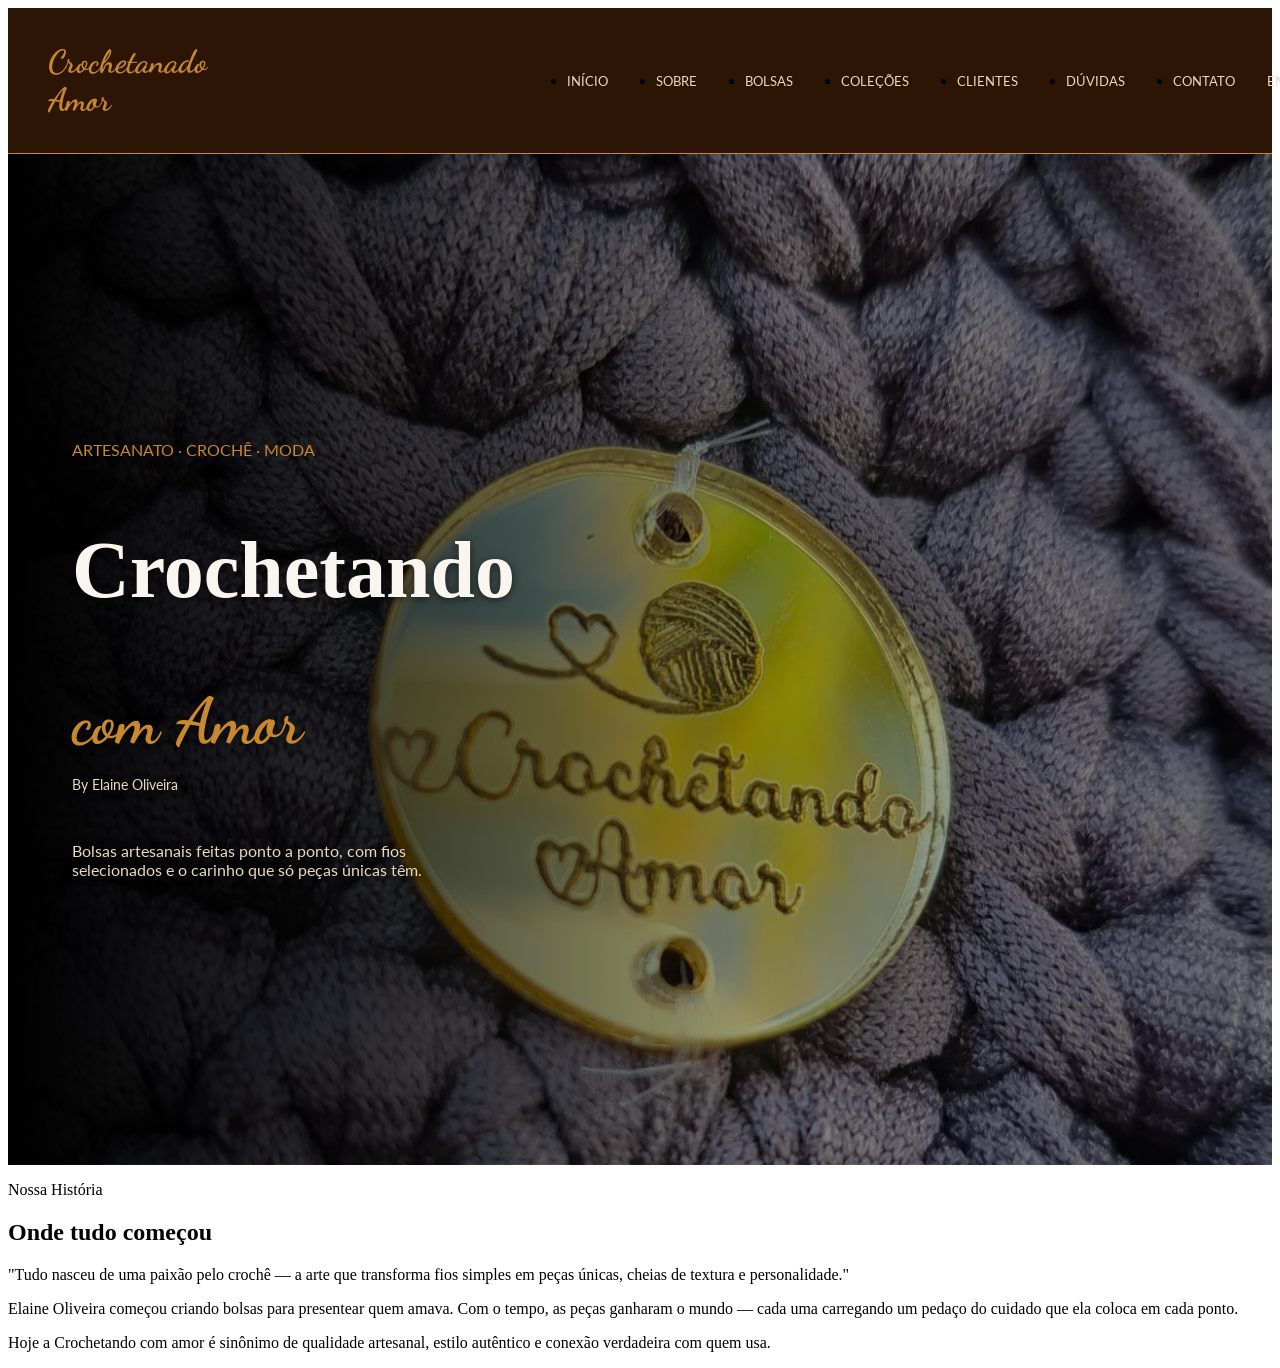
==== index.html @ a3432a60 "Primeiro commit" ====
<!doctype html>
<html lang="en">
  <head>
    <meta charset="UTF-8" />
    <meta name="viewport" content="width=device-width, initial-scale=1.0" />
    <title>Crochetanado Amor</title>
    <link rel="preconnect" href="https://fonts.googleapis.com" />
    <link rel="preconnect" href="https://fonts.gstatic.com" crossorigin />
    <link
      href="https://fonts.googleapis.com/css2?family=Inter:ital,opsz,wght@0,14..32,100..900;1,14..32,100..900&family=Lato:wght@400;700&family=Poppins:wght@300;400;500;700&display=swap"
      rel="stylesheet"
    />
    <link rel="preconnect" href="https://fonts.googleapis.com" />
    <link rel="preconnect" href="https://fonts.gstatic.com" crossorigin />
    <link
      href="https://fonts.googleapis.com/css2?family=Inter:ital,opsz,wght@0,14..32,100..900;1,14..32,100..900&family=Lato:wght@400;700&family=Playfair+Display:ital,wght@0,400..900;1,400..900&family=Poppins:wght@300;400;500;700&display=swap"
      rel="stylesheet"
    />
    <link rel="preconnect" href="https://fonts.googleapis.com" />
    <link rel="preconnect" href="https://fonts.gstatic.com" crossorigin />
    <link
      href="https://fonts.googleapis.com/css2?family=Dancing+Script:wght@400..700&family=Inter:ital,opsz,wght@0,14..32,100..900;1,14..32,100..900&family=Lato:wght@400;700&family=Playfair+Display:ital,wght@0,400..900;1,400..900&family=Poppins:wght@300;400;500;700&display=swap"
      rel="stylesheet"
    />
    <link rel="stylesheet" href="reset.css" />
    <link rel="stylesheet" href="styles.css" />
  </head>
  <body>
    <header class="cabeçalho">
      <h2 class="cabeçalho__titulo">Crochetanado Amor</h2>
      <nav class="cabeçalho__navegação">
        <ul class="cabeçalho__navegação__lista">
          <li class="cabeçalho__navegação__lista__item">
            <a href="#" class="cabeçalho__navegação__lista__item__link"
              >Início</a
            >
          </li>
          <li class="cabeçalho__navegação__lista__item">
            <a href="#" class="cabeçalho__navegação__lista__item__link"
              >Sobre</a
            >
          </li>
          <li class="cabeçalho__navegação__lista__item">
            <a href="#" class="cabeçalho__navegação__lista__item__link"
              >Bolsas</a
            >
          </li>
          <li class="cabeçalho__navegação__lista__item">
            <a href="#" class="cabeçalho__navegação__lista__item__link"
              >Coleções</a
            >
          </li>
          <li class="cabeçalho__navegação__lista__item">
            <a href="#" class="cabeçalho__navegação__lista__item__link"
              >Clientes</a
            >
          </li>
          <li class="cabeçalho__navegação__lista__item">
            <a href="#" class="cabeçalho__navegação__lista__item__link"
              >Dúvidas</a
            >
          </li>
          <li class="cabeçalho__navegação__lista__item">
            <a href="#" class="cabeçalho__navegação__lista__item__link"
              >Contato</a
            >
          </li>
        </ul>
        <a
          class="cabeçalho__navegação__encomendar"
          href="https://wa.me/5511999999999?text=Ol%C3%A1%2C%20gostaria%20de%20mais%20informa%C3%A7%C3%B5es!"
          target="_blank"
        >
          Encomendar
        </a>
      </nav>
    </header>
    <section class="banner">
      <p class="banner__caracteristicas">Artesanato · Crochê · Moda</p>
      <h1 class="banner__titulo">Crochetando</h1>
      <h2 class="banner__titulo__destaque">com Amor</h2>
      <p class="banner__titular">By Elaine Oliveira</p>
      <p class="banner__descrição">
        Bolsas artesanais feitas ponto a ponto, com fios selecionados e o
        carinho que só peças únicas têm.
      </p>
    </section>
    <section class="sobre">
      <p class="sobre__titulo__secundario">Nossa História</p>
      <h2 class="sobre__titulo">
        Onde tudo <span class="sobre__titulo__destaque">começou</span>
      </h2>
      <p class="sobre__descrição">
        "Tudo nasceu de uma paixão pelo crochê — a arte que transforma fios
        simples em peças únicas, cheias de textura e personalidade."
      </p>
      <p class="sobre__descrição__secundario">
        Elaine Oliveira começou criando bolsas para presentear quem amava. Com o
        tempo, as peças ganharam o mundo — cada uma carregando um pedaço do
        cuidado que ela coloca em cada ponto.
      </p>
      <p class="sobre__descrição__secundario">
        Hoje a
        <span class="sobre__titulo__destaque">Crochetando com amor</span> é
        sinônimo de qualidade artesanal, estilo autêntico e conexão verdadeira
        com quem usa.
      </p>
    </section>
  </body>
</html>
---- styles.css ----
@import url("styles/header.css");
@import url("styles/banner.css");

:root {
    --font-family-primary: "Lato";
    --font-family-secondary: "PlayFair";
    --font-family-tertiary: "Dancing Script";
    --background-color: #2C1505;
    --background-color-secondary: #F9F5EF;
    --background-color-tertiary: #A8521F;
    --text-primary-color: #F9F5EF;
    --text-secondary-color: #C8892E;
    --text-tertiary-color: #EAD9BF;
}
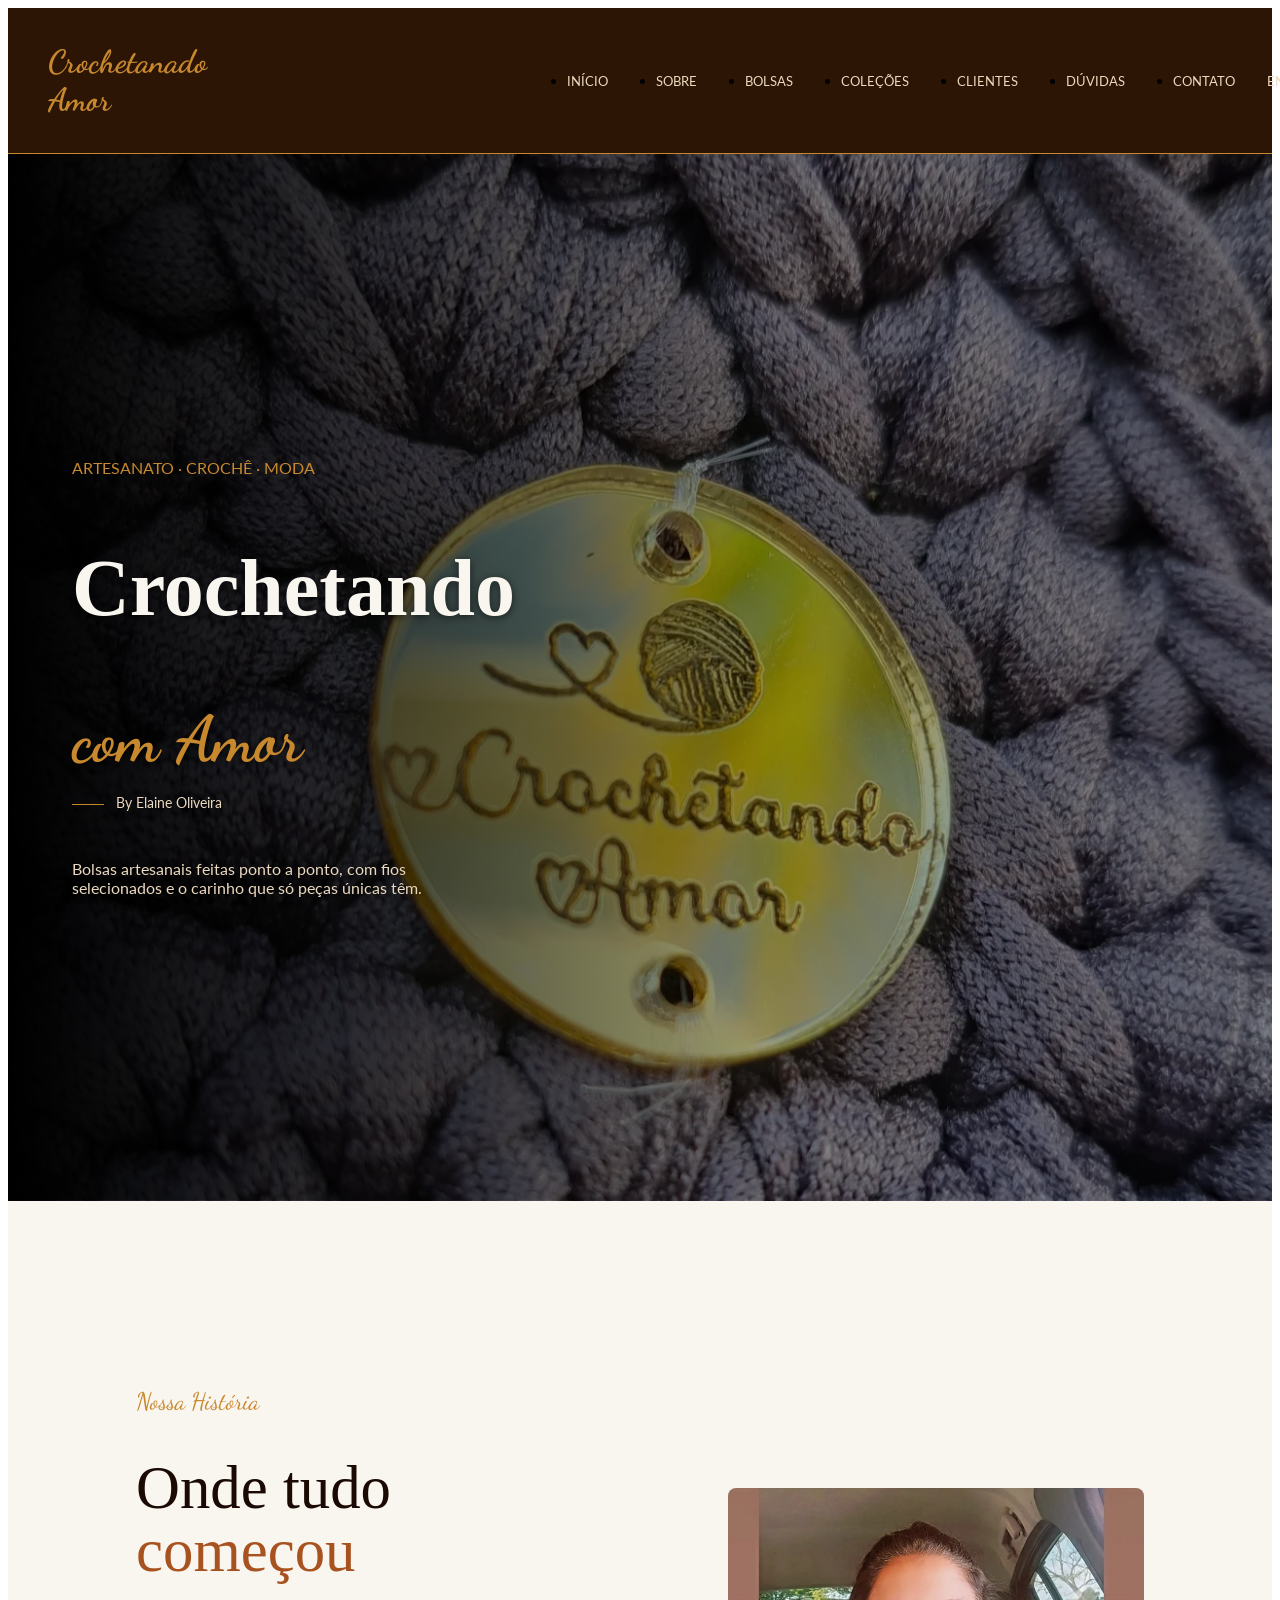
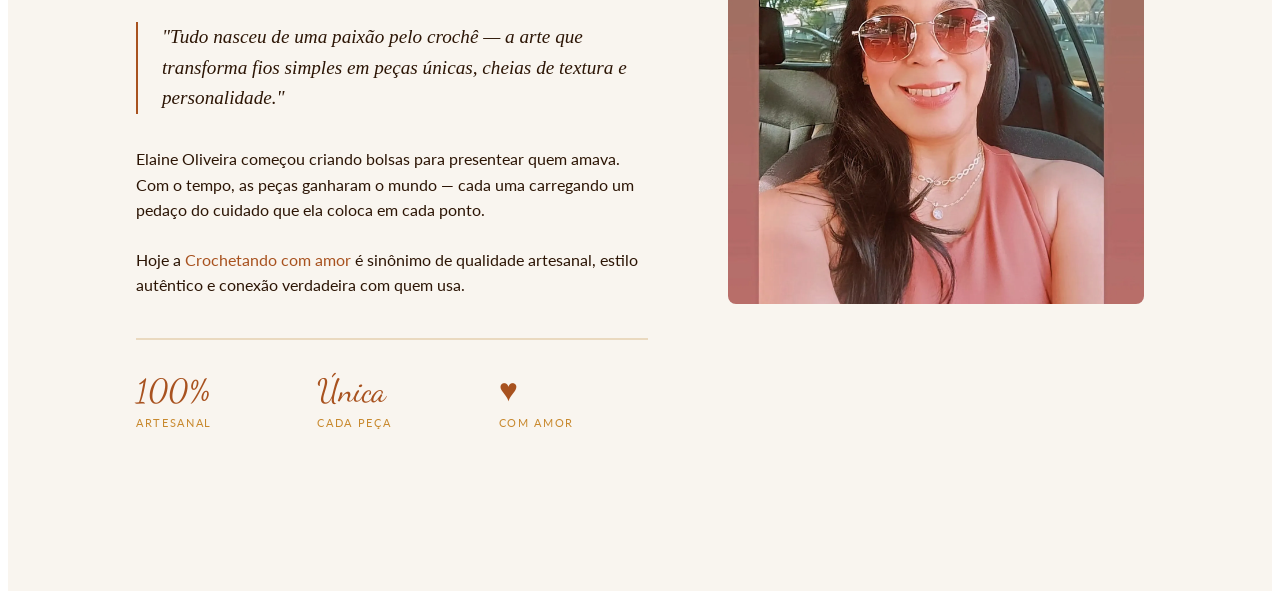
==== commit 3c47799d: "adicionei a seção sobre e estilizei ela" ====
--- a/index.html
+++ b/index.html
@@ -75,7 +75,7 @@
         </a>
       </nav>
     </header>
-    <section class="banner">
+    <section class="banner" id="banner">
       <p class="banner__caracteristicas">Artesanato · Crochê · Moda</p>
       <h1 class="banner__titulo">Crochetando</h1>
       <h2 class="banner__titulo__destaque">com Amor</h2>
@@ -85,26 +85,50 @@
         carinho que só peças únicas têm.
       </p>
     </section>
-    <section class="sobre">
-      <p class="sobre__titulo__secundario">Nossa História</p>
-      <h2 class="sobre__titulo">
-        Onde tudo <span class="sobre__titulo__destaque">começou</span>
-      </h2>
-      <p class="sobre__descrição">
-        "Tudo nasceu de uma paixão pelo crochê — a arte que transforma fios
-        simples em peças únicas, cheias de textura e personalidade."
-      </p>
-      <p class="sobre__descrição__secundario">
-        Elaine Oliveira começou criando bolsas para presentear quem amava. Com o
-        tempo, as peças ganharam o mundo — cada uma carregando um pedaço do
-        cuidado que ela coloca em cada ponto.
-      </p>
-      <p class="sobre__descrição__secundario">
-        Hoje a
-        <span class="sobre__titulo__destaque">Crochetando com amor</span> é
-        sinônimo de qualidade artesanal, estilo autêntico e conexão verdadeira
-        com quem usa.
-      </p>
+    <section class="sobre" id="sobre">
+      <div class="sobre__conteudo">
+        <p class="sobre__titulo__secundario">Nossa História</p>
+        <h2 class="sobre__titulo">
+          Onde tudo <span class="sobre__titulo__destaque">começou</span>
+        </h2>
+        <p class="sobre__descrição">
+          "Tudo nasceu de uma paixão pelo crochê — a arte que transforma fios
+          simples em peças únicas, cheias de textura e personalidade."
+        </p>
+        <p class="sobre__descrição__secundario">
+          Elaine Oliveira começou criando bolsas para presentear quem amava. Com o
+          tempo, as peças ganharam o mundo — cada uma carregando um pedaço do
+          cuidado que ela coloca em cada ponto.
+        </p>
+        <p class="sobre__descrição__secundario">
+          Hoje a
+          <span class="sobre__titulo__destaque__secundario"
+            >Crochetando com amor</span
+          >
+          é sinônimo de qualidade artesanal, estilo autêntico e conexão verdadeira
+          com quem usa.
+        </p>
+        <div class="sobre__indicadores">
+          <div class="sobre__indicador">
+            <strong class="sobre__indicador__valor">100%</strong>
+            <span class="sobre__indicador__legenda">Artesanal</span>
+          </div>
+          <div class="sobre__indicador">
+            <strong class="sobre__indicador__valor">Única</strong>
+            <span class="sobre__indicador__legenda">Cada peça</span>
+          </div>
+          <div class="sobre__indicador">
+            <strong class="sobre__indicador__valor">♥</strong>
+            <span class="sobre__indicador__legenda">Com amor</span>
+          </div>
+        </div>
+      </div>
+      <div class="sobre__imagem">
+        <img
+          src="imagens/sobre_nos_imagem.webp"
+          alt="Elaine Oliveira, fundadora da Crochetando com Amor"
+        />
+      </div>
     </section>
   </body>
 </html>
--- a/styles.css
+++ b/styles.css
@@ -1,9 +1,10 @@
 @import url("styles/header.css");
 @import url("styles/banner.css");
+@import url("styles/sobre.css");
 
 :root {
     --font-family-primary: "Lato";
-    --font-family-secondary: "PlayFair";
+    --font-family-secondary: "Playfair Display";
     --font-family-tertiary: "Dancing Script";
     --background-color: #2C1505;
     --background-color-secondary: #F9F5EF;
@@ -11,5 +12,6 @@
     --text-primary-color: #F9F5EF;
     --text-secondary-color: #C8892E;
     --text-tertiary-color: #EAD9BF;
+    --text-quaternary-color: #1A0A03;
 }
 
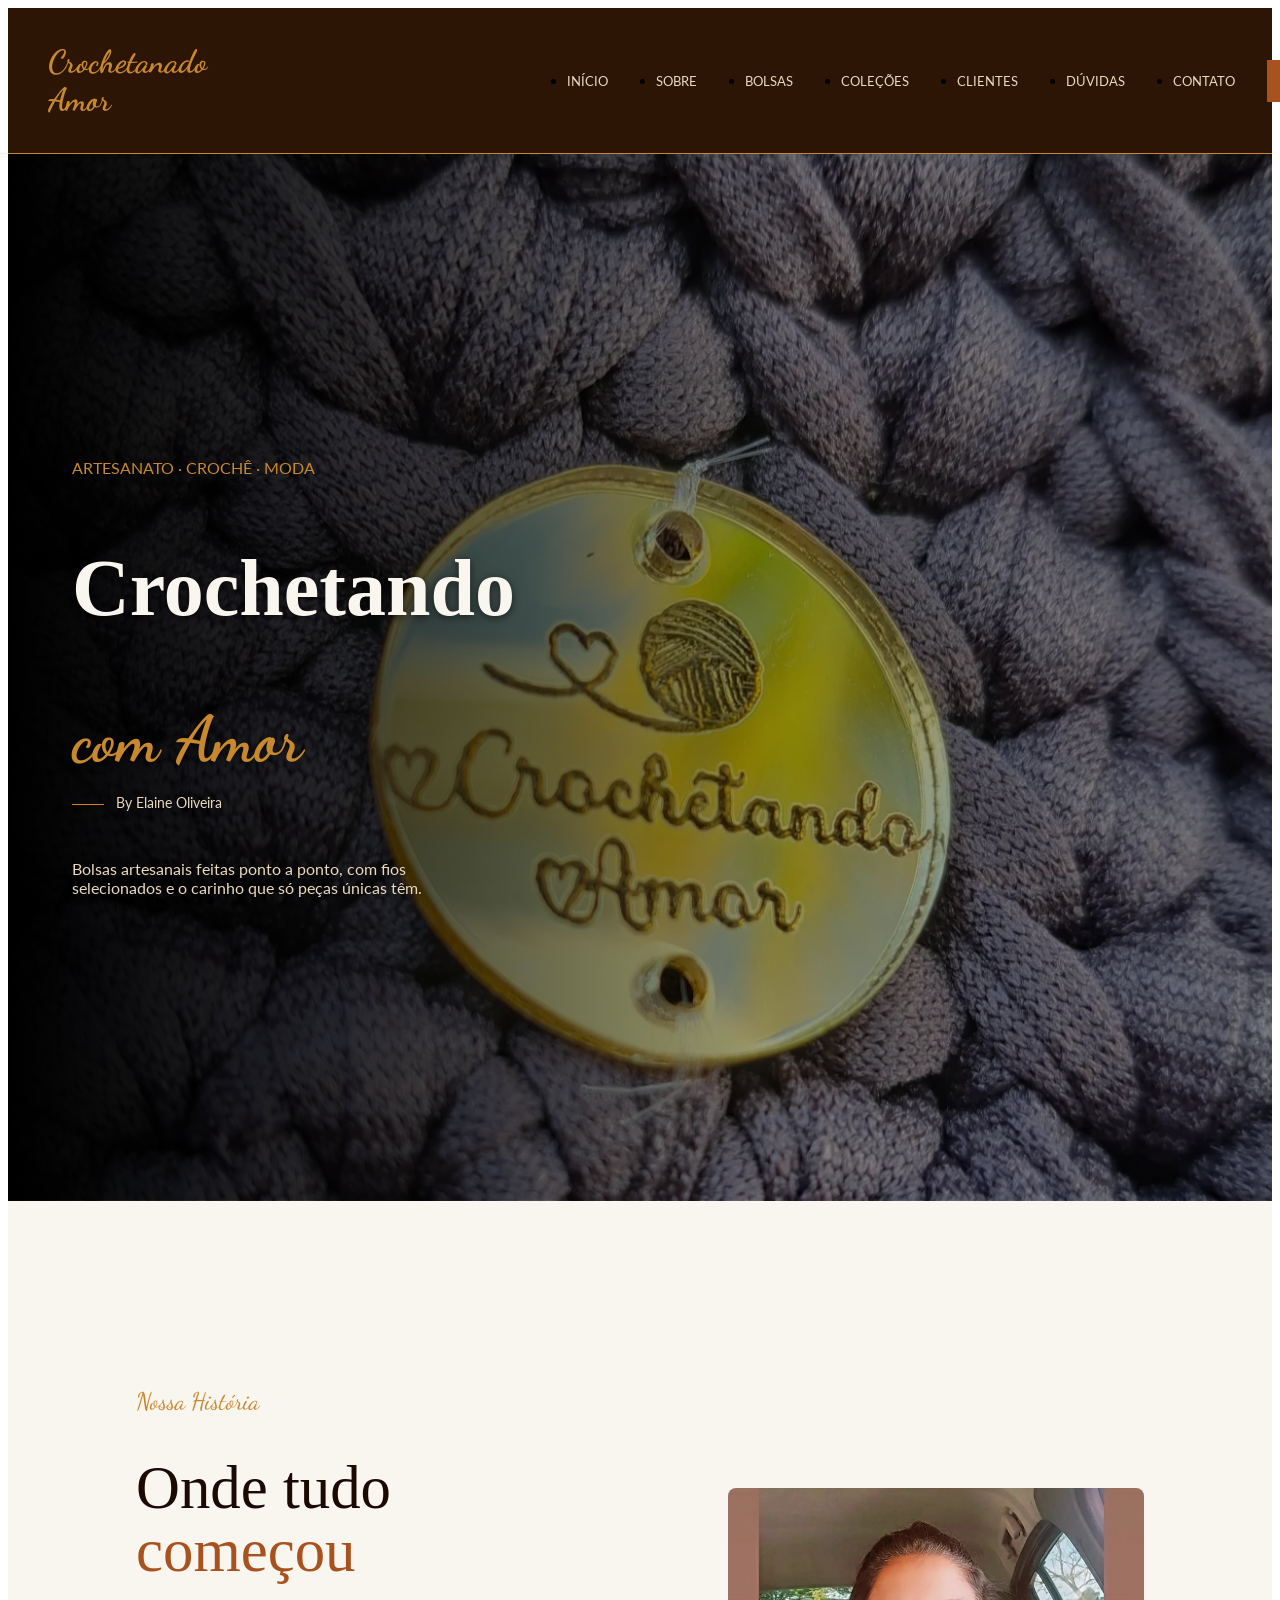
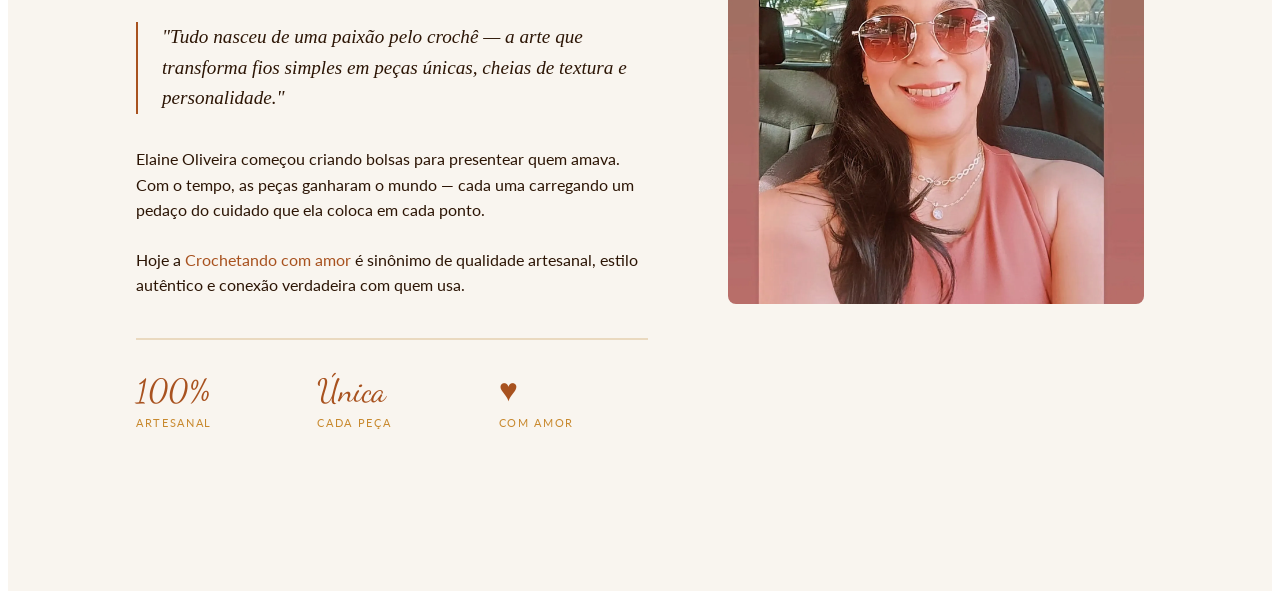
==== commit ae23d850: "customizei o botão encomendar" ====
--- a/index.html
+++ b/index.html
@@ -67,7 +67,7 @@
           </li>
         </ul>
         <a
-          class="cabeçalho__navegação__encomendar"
+          class="botao botao--primario"
           href="https://wa.me/5511999999999?text=Ol%C3%A1%2C%20gostaria%20de%20mais%20informa%C3%A7%C3%B5es!"
           target="_blank"
         >
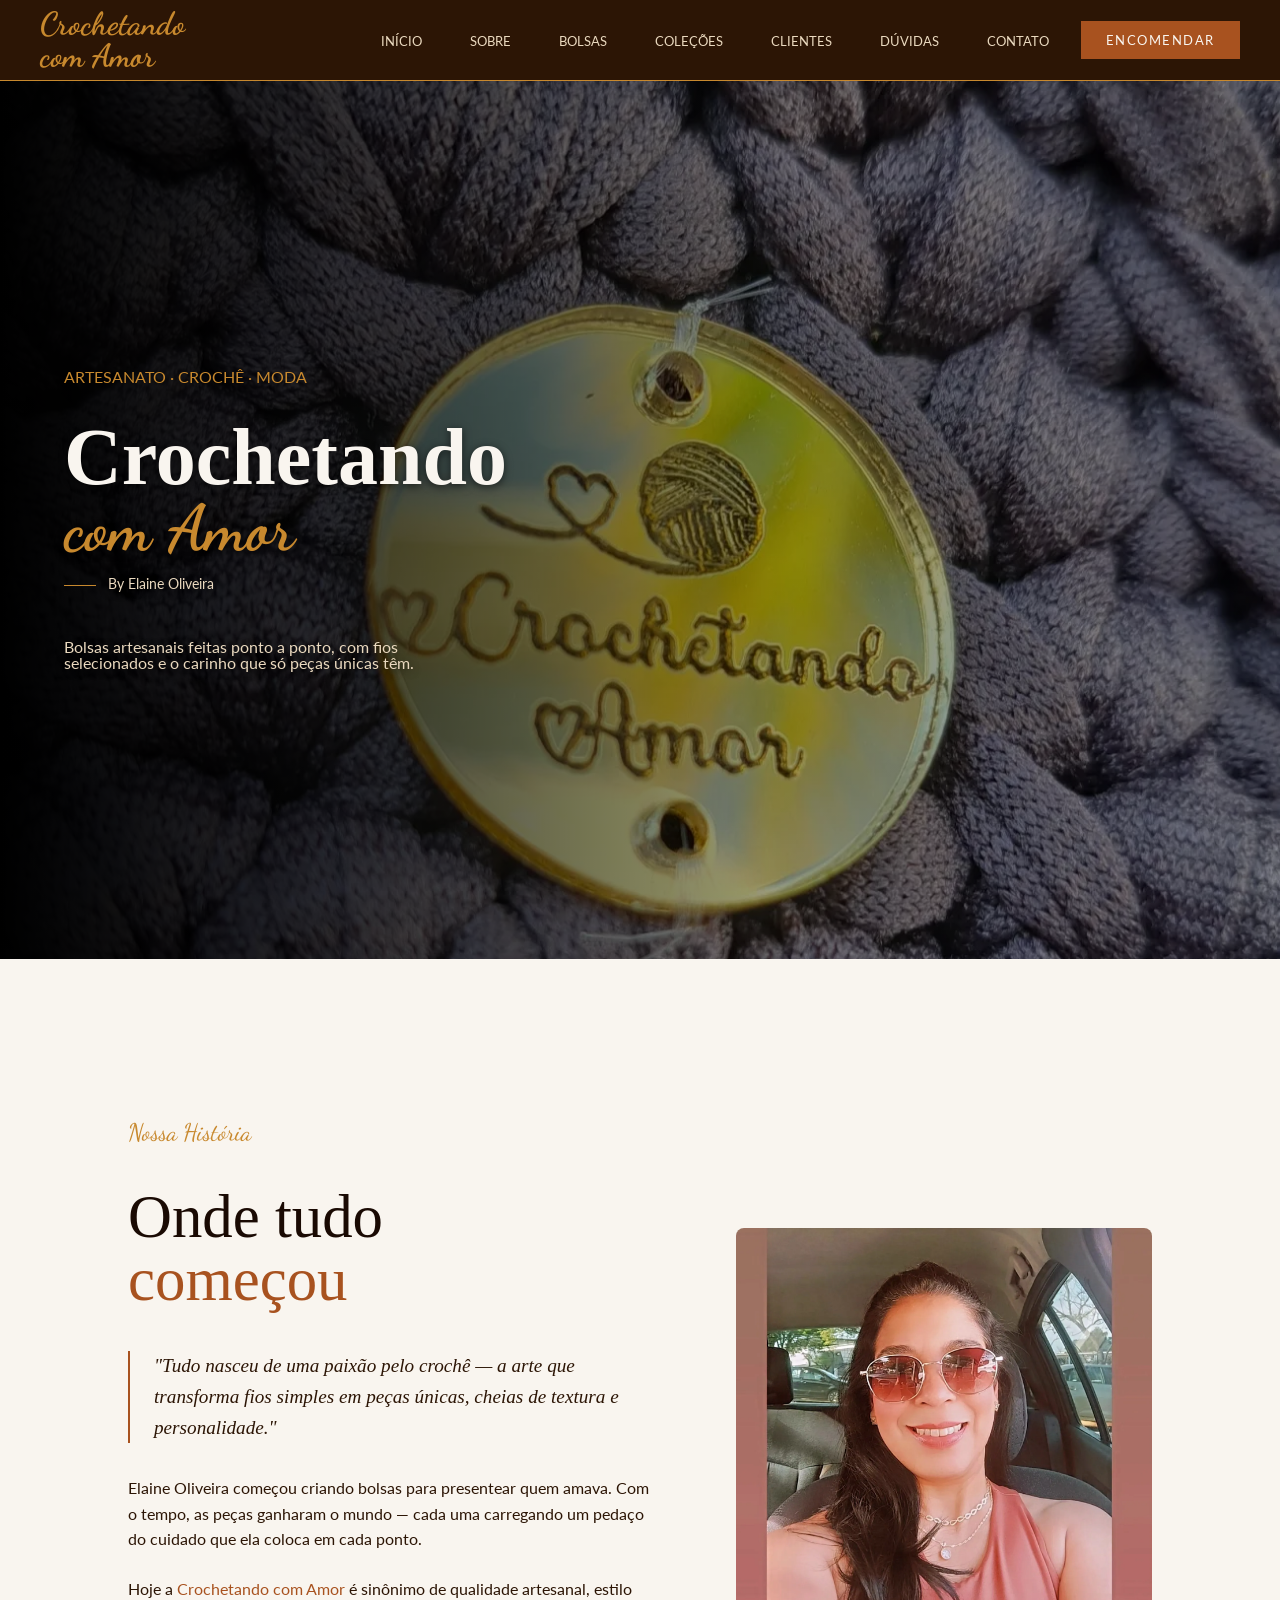
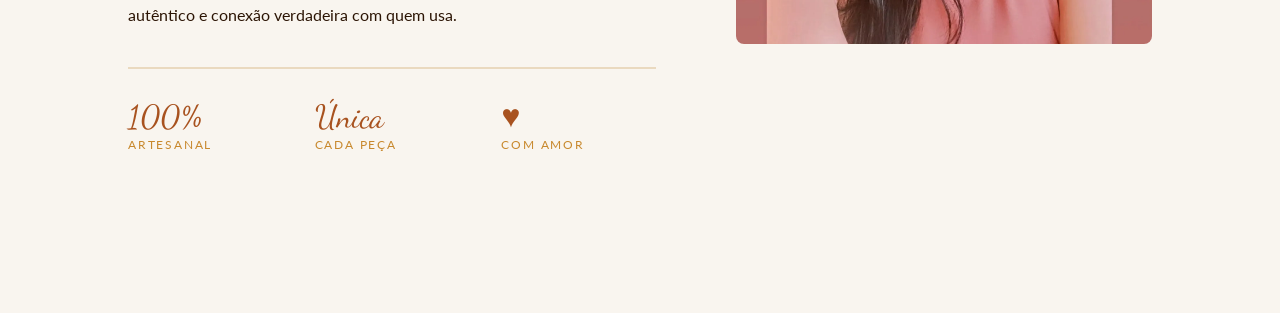
==== commit feb229b4: "Alterei o HTML e o CSS, agora com melhores práticas" ====
--- a/index.html
+++ b/index.html
@@ -1,21 +1,9 @@
 <!doctype html>
-<html lang="en">
+<html lang="pt-BR">
   <head>
     <meta charset="UTF-8" />
     <meta name="viewport" content="width=device-width, initial-scale=1.0" />
-    <title>Crochetanado Amor</title>
-    <link rel="preconnect" href="https://fonts.googleapis.com" />
-    <link rel="preconnect" href="https://fonts.gstatic.com" crossorigin />
-    <link
-      href="https://fonts.googleapis.com/css2?family=Inter:ital,opsz,wght@0,14..32,100..900;1,14..32,100..900&family=Lato:wght@400;700&family=Poppins:wght@300;400;500;700&display=swap"
-      rel="stylesheet"
-    />
-    <link rel="preconnect" href="https://fonts.googleapis.com" />
-    <link rel="preconnect" href="https://fonts.gstatic.com" crossorigin />
-    <link
-      href="https://fonts.googleapis.com/css2?family=Inter:ital,opsz,wght@0,14..32,100..900;1,14..32,100..900&family=Lato:wght@400;700&family=Playfair+Display:ital,wght@0,400..900;1,400..900&family=Poppins:wght@300;400;500;700&display=swap"
-      rel="stylesheet"
-    />
+    <title>Crochetando com Amor</title>
     <link rel="preconnect" href="https://fonts.googleapis.com" />
     <link rel="preconnect" href="https://fonts.gstatic.com" crossorigin />
     <link
@@ -27,16 +15,16 @@
   </head>
   <body>
     <header class="cabeçalho">
-      <h2 class="cabeçalho__titulo">Crochetanado Amor</h2>
+      <p class="cabeçalho__titulo">Crochetando com Amor</p>
       <nav class="cabeçalho__navegação">
         <ul class="cabeçalho__navegação__lista">
           <li class="cabeçalho__navegação__lista__item">
-            <a href="#" class="cabeçalho__navegação__lista__item__link"
+            <a href="#banner" class="cabeçalho__navegação__lista__item__link"
               >Início</a
             >
           </li>
           <li class="cabeçalho__navegação__lista__item">
-            <a href="#" class="cabeçalho__navegação__lista__item__link"
+            <a href="#sobre" class="cabeçalho__navegação__lista__item__link"
               >Sobre</a
             >
           </li>
@@ -70,65 +58,73 @@
           class="botao botao--primario"
           href="https://wa.me/5511999999999?text=Ol%C3%A1%2C%20gostaria%20de%20mais%20informa%C3%A7%C3%B5es!"
           target="_blank"
+          rel="noopener noreferrer"
+          aria-label="Encomendar pelo WhatsApp (abre em nova aba)"
         >
           Encomendar
         </a>
       </nav>
     </header>
-    <section class="banner" id="banner">
-      <p class="banner__caracteristicas">Artesanato · Crochê · Moda</p>
-      <h1 class="banner__titulo">Crochetando</h1>
-      <h2 class="banner__titulo__destaque">com Amor</h2>
-      <p class="banner__titular">By Elaine Oliveira</p>
-      <p class="banner__descrição">
-        Bolsas artesanais feitas ponto a ponto, com fios selecionados e o
-        carinho que só peças únicas têm.
-      </p>
-    </section>
-    <section class="sobre" id="sobre">
-      <div class="sobre__conteudo">
-        <p class="sobre__titulo__secundario">Nossa História</p>
-        <h2 class="sobre__titulo">
-          Onde tudo <span class="sobre__titulo__destaque">começou</span>
-        </h2>
-        <p class="sobre__descrição">
-          "Tudo nasceu de uma paixão pelo crochê — a arte que transforma fios
-          simples em peças únicas, cheias de textura e personalidade."
+    <main>
+      <section class="banner" id="banner">
+        <p class="banner__caracteristicas">Artesanato · Crochê · Moda</p>
+        <h1 class="banner__titulo">
+          Crochetando
+          <span class="banner__titulo__destaque">com Amor</span>
+        </h1>
+        <p class="banner__titular">By Elaine Oliveira</p>
+        <p class="banner__descrição">
+          Bolsas artesanais feitas ponto a ponto, com fios selecionados e o
+          carinho que só peças únicas têm.
         </p>
-        <p class="sobre__descrição__secundario">
-          Elaine Oliveira começou criando bolsas para presentear quem amava. Com o
-          tempo, as peças ganharam o mundo — cada uma carregando um pedaço do
-          cuidado que ela coloca em cada ponto.
-        </p>
-        <p class="sobre__descrição__secundario">
-          Hoje a
-          <span class="sobre__titulo__destaque__secundario"
-            >Crochetando com amor</span
-          >
-          é sinônimo de qualidade artesanal, estilo autêntico e conexão verdadeira
-          com quem usa.
-        </p>
-        <div class="sobre__indicadores">
-          <div class="sobre__indicador">
-            <strong class="sobre__indicador__valor">100%</strong>
-            <span class="sobre__indicador__legenda">Artesanal</span>
-          </div>
-          <div class="sobre__indicador">
-            <strong class="sobre__indicador__valor">Única</strong>
-            <span class="sobre__indicador__legenda">Cada peça</span>
-          </div>
-          <div class="sobre__indicador">
-            <strong class="sobre__indicador__valor">♥</strong>
-            <span class="sobre__indicador__legenda">Com amor</span>
+      </section>
+      <section class="sobre" id="sobre">
+        <div class="sobre__conteudo">
+          <p class="sobre__titulo__secundario">Nossa História</p>
+          <h2 class="sobre__titulo">
+            Onde tudo <span class="sobre__titulo__destaque">começou</span>
+          </h2>
+          <p class="sobre__descrição">
+            "Tudo nasceu de uma paixão pelo crochê — a arte que transforma fios
+            simples em peças únicas, cheias de textura e personalidade."
+          </p>
+          <p class="sobre__descrição__secundario">
+            Elaine Oliveira começou criando bolsas para presentear quem amava.
+            Com o tempo, as peças ganharam o mundo — cada uma carregando um
+            pedaço do cuidado que ela coloca em cada ponto.
+          </p>
+          <p class="sobre__descrição__secundario">
+            Hoje a
+            <span class="sobre__titulo__destaque__secundario"
+              >Crochetando com Amor</span
+            >
+            é sinônimo de qualidade artesanal, estilo autêntico e conexão
+            verdadeira com quem usa.
+          </p>
+          <div class="sobre__indicadores">
+            <div class="sobre__indicador">
+              <strong class="sobre__indicador__valor">100%</strong>
+              <span class="sobre__indicador__legenda">Artesanal</span>
+            </div>
+            <div class="sobre__indicador">
+              <strong class="sobre__indicador__valor">Única</strong>
+              <span class="sobre__indicador__legenda">Cada peça</span>
+            </div>
+            <div class="sobre__indicador">
+              <strong class="sobre__indicador__valor" aria-hidden="true"
+                >♥</strong
+              >
+              <span class="sobre__indicador__legenda">Com amor</span>
+            </div>
           </div>
         </div>
-      </div>
-      <div class="sobre__imagem">
-        <img
-          src="imagens/sobre_nos_imagem.webp"
-          alt="Elaine Oliveira, fundadora da Crochetando com Amor"
-        />
-      </div>
-    </section>
+        <div class="sobre__imagem">
+          <img
+            src="imagens/sobre_nos_imagem.webp"
+            alt="Elaine Oliveira, fundadora da Crochetando com Amor"
+          />
+        </div>
+      </section>
+    </main>
   </body>
-</html>
+</html>
--- a/styles.css
+++ b/styles.css
@@ -3,9 +3,9 @@
 @import url("styles/sobre.css");
 
 :root {
-    --font-family-primary: "Lato";
-    --font-family-secondary: "Playfair Display";
-    --font-family-tertiary: "Dancing Script";
+    --font-family-primary: "Lato", sans-serif;
+    --font-family-secondary: "Playfair Display", serif;
+    --font-family-tertiary: "Dancing Script", cursive;
     --background-color: #2C1505;
     --background-color-secondary: #F9F5EF;
     --background-color-tertiary: #A8521F;
@@ -13,5 +13,14 @@
     --text-secondary-color: #C8892E;
     --text-tertiary-color: #EAD9BF;
     --text-quaternary-color: #1A0A03;
+    --largura-texto: 46rem;
 }
 
+html {
+    scroll-padding-top: 4rem;
+}
+
+body {
+    font-family: var(--font-family-primary);
+}
+
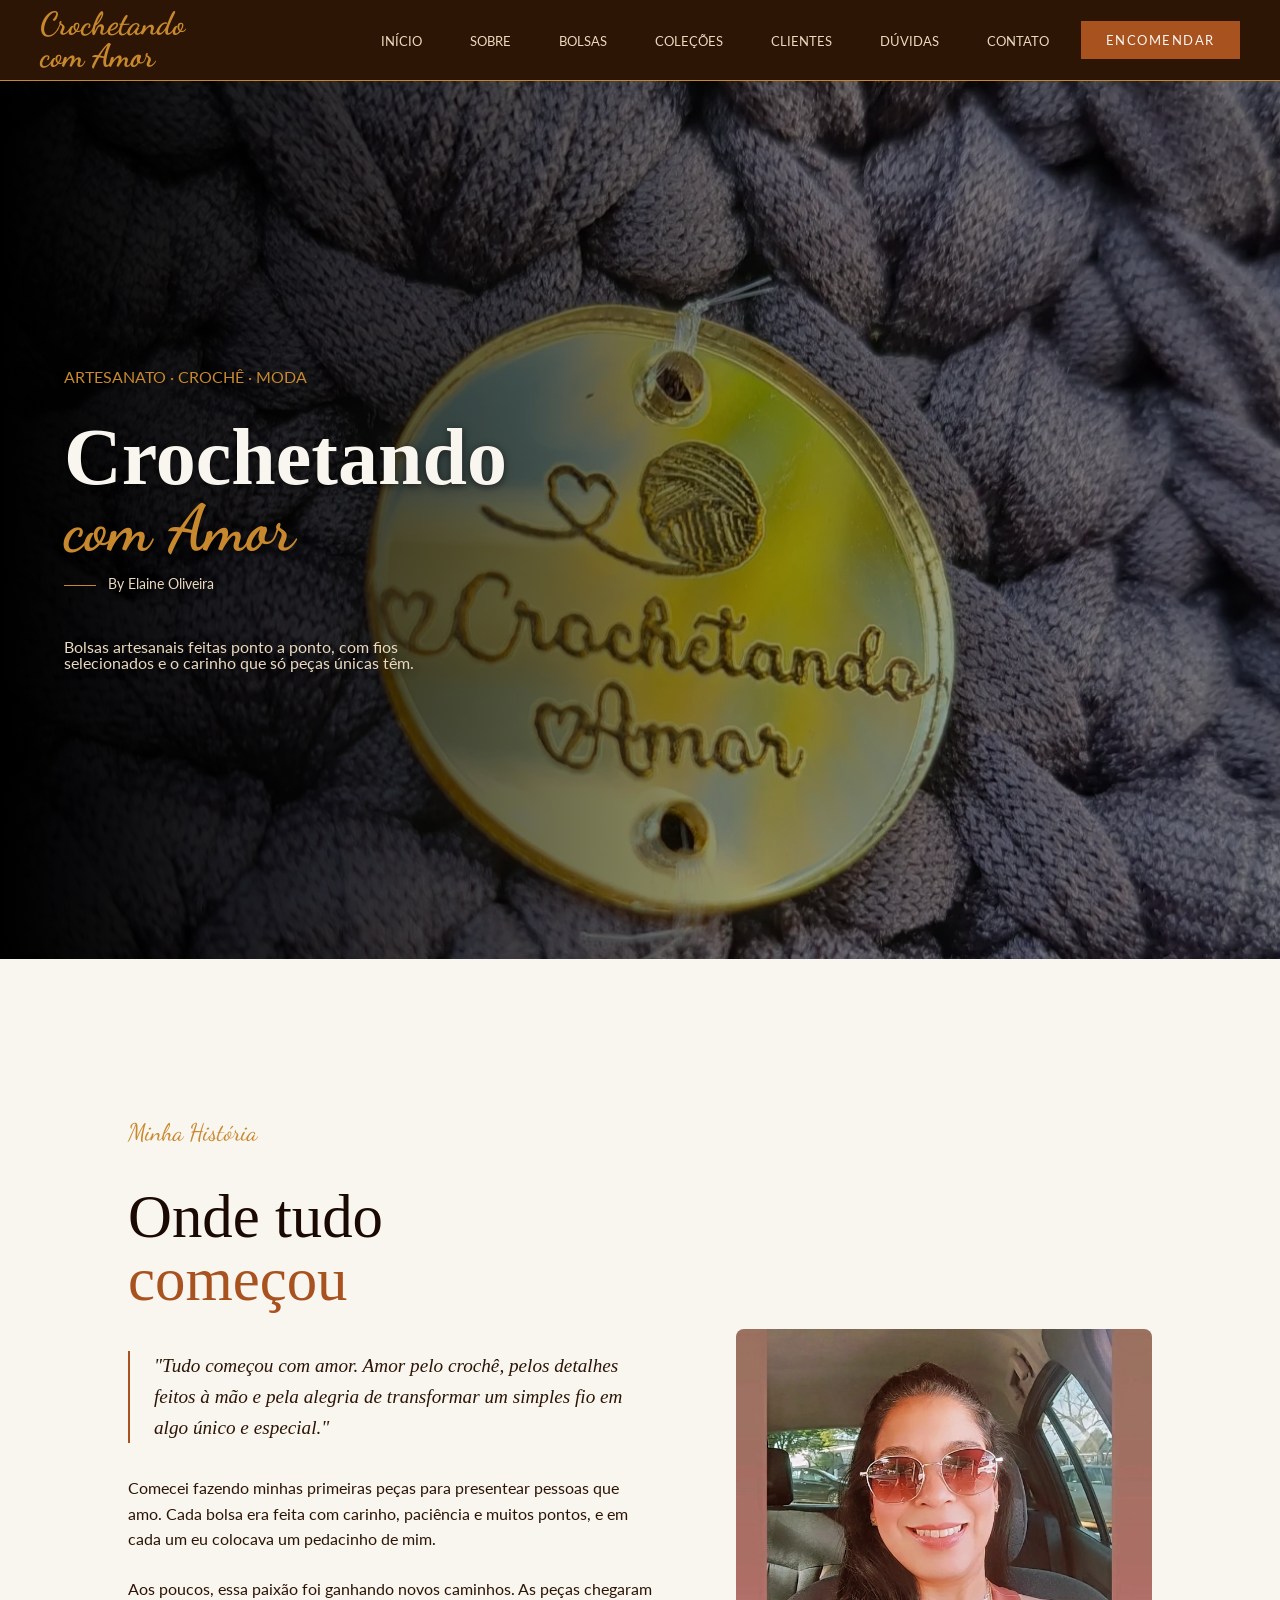
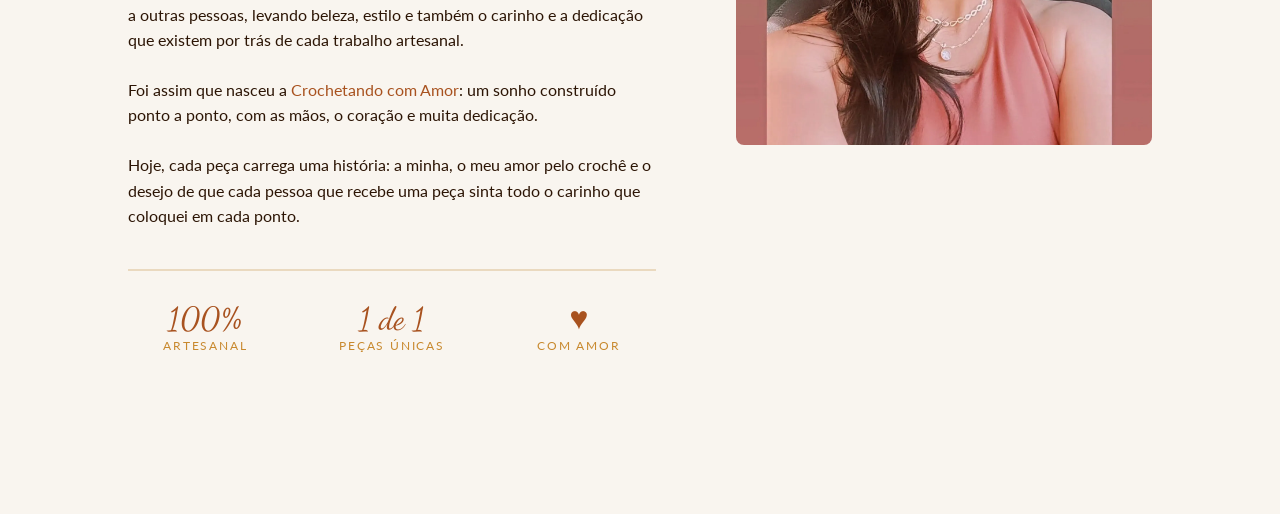
==== commit 139b2278: "troquei o texto da seção sobre e centralizei os indicadores" ====
--- a/index.html
+++ b/index.html
@@ -80,26 +80,36 @@
       </section>
       <section class="sobre" id="sobre">
         <div class="sobre__conteudo">
-          <p class="sobre__titulo__secundario">Nossa História</p>
+          <p class="sobre__titulo__secundario">Minha História</p>
           <h2 class="sobre__titulo">
             Onde tudo <span class="sobre__titulo__destaque">começou</span>
           </h2>
           <p class="sobre__descrição">
-            "Tudo nasceu de uma paixão pelo crochê — a arte que transforma fios
-            simples em peças únicas, cheias de textura e personalidade."
+            "Tudo começou com amor. Amor pelo crochê, pelos detalhes feitos à
+            mão e pela alegria de transformar um simples fio em algo único e
+            especial."
           </p>
           <p class="sobre__descrição__secundario">
-            Elaine Oliveira começou criando bolsas para presentear quem amava.
-            Com o tempo, as peças ganharam o mundo — cada uma carregando um
-            pedaço do cuidado que ela coloca em cada ponto.
+            Comecei fazendo minhas primeiras peças para presentear pessoas que
+            amo. Cada bolsa era feita com carinho, paciência e muitos pontos, e
+            em cada um eu colocava um pedacinho de mim.
           </p>
           <p class="sobre__descrição__secundario">
-            Hoje a
+            Aos poucos, essa paixão foi ganhando novos caminhos. As peças
+            chegaram a outras pessoas, levando beleza, estilo e também o carinho
+            e a dedicação que existem por trás de cada trabalho artesanal.
+          </p>
+          <p class="sobre__descrição__secundario">
+            Foi assim que nasceu a
             <span class="sobre__titulo__destaque__secundario"
               >Crochetando com Amor</span
-            >
-            é sinônimo de qualidade artesanal, estilo autêntico e conexão
-            verdadeira com quem usa.
+            >: um sonho construído ponto a ponto, com as mãos, o coração e muita
+            dedicação.
+          </p>
+          <p class="sobre__descrição__secundario">
+            Hoje, cada peça carrega uma história: a minha, o meu amor pelo
+            crochê e o desejo de que cada pessoa que recebe uma peça sinta todo
+            o carinho que coloquei em cada ponto.
           </p>
           <div class="sobre__indicadores">
             <div class="sobre__indicador">
@@ -107,8 +117,8 @@
               <span class="sobre__indicador__legenda">Artesanal</span>
             </div>
             <div class="sobre__indicador">
-              <strong class="sobre__indicador__valor">Única</strong>
-              <span class="sobre__indicador__legenda">Cada peça</span>
+              <strong class="sobre__indicador__valor">1 de 1</strong>
+              <span class="sobre__indicador__legenda">Peças únicas</span>
             </div>
             <div class="sobre__indicador">
               <strong class="sobre__indicador__valor" aria-hidden="true"
@@ -127,4 +137,4 @@
       </section>
     </main>
   </body>
-</html>+</html>
--- a/styles.css
+++ b/styles.css
@@ -3,24 +3,23 @@
 @import url("styles/sobre.css");
 
 :root {
-    --font-family-primary: "Lato", sans-serif;
-    --font-family-secondary: "Playfair Display", serif;
-    --font-family-tertiary: "Dancing Script", cursive;
-    --background-color: #2C1505;
-    --background-color-secondary: #F9F5EF;
-    --background-color-tertiary: #A8521F;
-    --text-primary-color: #F9F5EF;
-    --text-secondary-color: #C8892E;
-    --text-tertiary-color: #EAD9BF;
-    --text-quaternary-color: #1A0A03;
-    --largura-texto: 46rem;
+  --font-family-primary: "Lato", sans-serif;
+  --font-family-secondary: "Playfair Display", serif;
+  --font-family-tertiary: "Dancing Script", cursive;
+  --background-color: #2c1505;
+  --background-color-secondary: #f9f5ef;
+  --background-color-tertiary: #a8521f;
+  --text-primary-color: #f9f5ef;
+  --text-secondary-color: #c8892e;
+  --text-tertiary-color: #ead9bf;
+  --text-quaternary-color: #1a0a03;
+  --largura-texto: 46rem;
 }
 
 html {
-    scroll-padding-top: 4rem;
+  scroll-padding-top: 4rem;
 }
 
 body {
-    font-family: var(--font-family-primary);
+  font-family: var(--font-family-primary);
 }
-
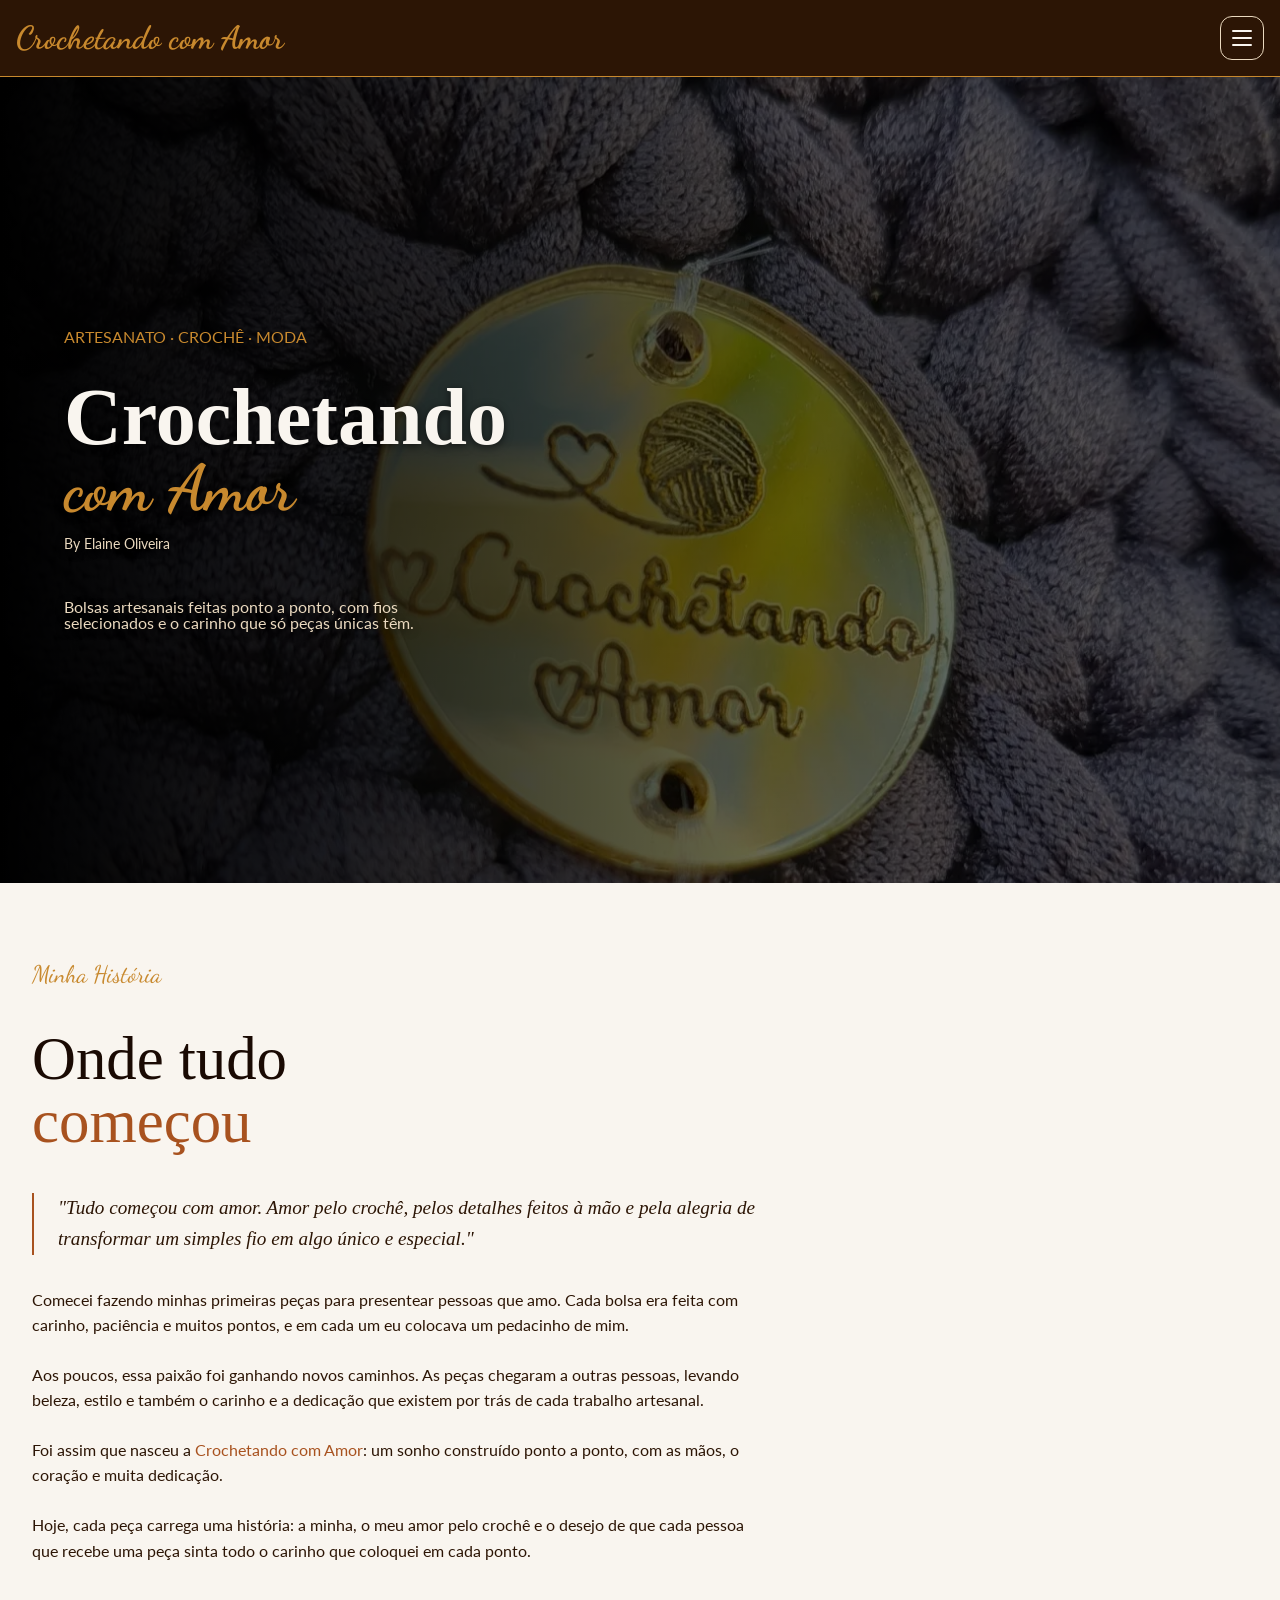
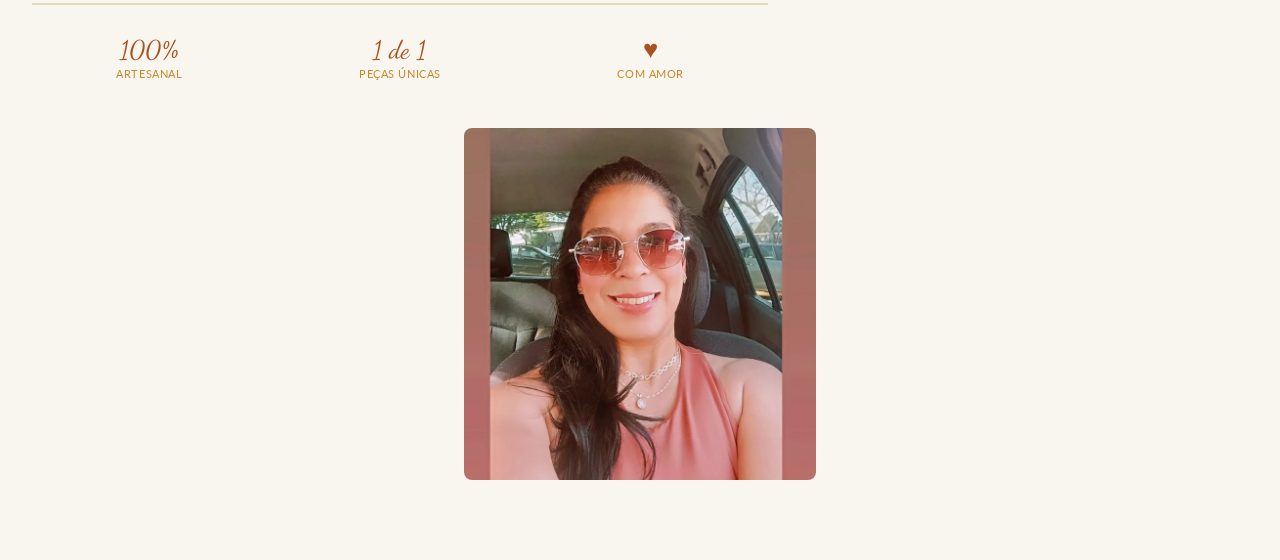
==== commit 0c17d722: "alterei todo o projeto para mobile-first" ====
--- a/index.html
+++ b/index.html
@@ -4,6 +4,11 @@
     <meta charset="UTF-8" />
     <meta name="viewport" content="width=device-width, initial-scale=1.0" />
     <title>Crochetando com Amor</title>
+    <meta
+      name="description"
+      content="Bolsas artesanais de crochê feitas à mão por Elaine Oliveira, com peças únicas e muito carinho em cada ponto."
+    />
+    <link rel="icon" type="image/webp" href="imagens/SimboloHero.webp" />
     <link rel="preconnect" href="https://fonts.googleapis.com" />
     <link rel="preconnect" href="https://fonts.gstatic.com" crossorigin />
     <link
@@ -15,55 +20,64 @@
   </head>
   <body>
     <header class="cabeçalho">
-      <p class="cabeçalho__titulo">Crochetando com Amor</p>
-      <nav class="cabeçalho__navegação">
-        <ul class="cabeçalho__navegação__lista">
-          <li class="cabeçalho__navegação__lista__item">
-            <a href="#banner" class="cabeçalho__navegação__lista__item__link"
-              >Início</a
+      <div class="cabeçalho__topo">
+        <p class="cabeçalho__titulo">Crochetando com Amor</p>
+
+        <details class="cabeçalho__menu">
+          <summary class="cabeçalho__menu__toggle" aria-label="Abrir menu">
+            <span></span>
+          </summary>
+
+          <nav class="cabeçalho__navegação" aria-label="Navegação principal">
+            <ul class="cabeçalho__navegação__lista">
+              <li class="cabeçalho__navegação__lista__item">
+                <a href="#banner" class="cabeçalho__navegação__lista__item__link"
+                  >Início</a
+                >
+              </li>
+              <li class="cabeçalho__navegação__lista__item">
+                <a href="#sobre" class="cabeçalho__navegação__lista__item__link"
+                  >Sobre</a
+                >
+              </li>
+              <li class="cabeçalho__navegação__lista__item">
+                <a href="#" class="cabeçalho__navegação__lista__item__link"
+                  >Bolsas</a
+                >
+              </li>
+              <li class="cabeçalho__navegação__lista__item">
+                <a href="#" class="cabeçalho__navegação__lista__item__link"
+                  >Coleções</a
+                >
+              </li>
+              <li class="cabeçalho__navegação__lista__item">
+                <a href="#" class="cabeçalho__navegação__lista__item__link"
+                  >Clientes</a
+                >
+              </li>
+              <li class="cabeçalho__navegação__lista__item">
+                <a href="#" class="cabeçalho__navegação__lista__item__link"
+                  >Dúvidas</a
+                >
+              </li>
+              <li class="cabeçalho__navegação__lista__item">
+                <a href="#" class="cabeçalho__navegação__lista__item__link"
+                  >Contato</a
+                >
+              </li>
+            </ul>
+            <a
+              class="botao botao--primario"
+              href="https://wa.me/5511999999999?text=Ol%C3%A1%2C%20gostaria%20de%20mais%20informa%C3%A7%C3%B5es!"
+              target="_blank"
+              rel="noopener noreferrer"
+              aria-label="Encomendar pelo WhatsApp (abre em nova aba)"
             >
-          </li>
-          <li class="cabeçalho__navegação__lista__item">
-            <a href="#sobre" class="cabeçalho__navegação__lista__item__link"
-              >Sobre</a
-            >
-          </li>
-          <li class="cabeçalho__navegação__lista__item">
-            <a href="#" class="cabeçalho__navegação__lista__item__link"
-              >Bolsas</a
-            >
-          </li>
-          <li class="cabeçalho__navegação__lista__item">
-            <a href="#" class="cabeçalho__navegação__lista__item__link"
-              >Coleções</a
-            >
-          </li>
-          <li class="cabeçalho__navegação__lista__item">
-            <a href="#" class="cabeçalho__navegação__lista__item__link"
-              >Clientes</a
-            >
-          </li>
-          <li class="cabeçalho__navegação__lista__item">
-            <a href="#" class="cabeçalho__navegação__lista__item__link"
-              >Dúvidas</a
-            >
-          </li>
-          <li class="cabeçalho__navegação__lista__item">
-            <a href="#" class="cabeçalho__navegação__lista__item__link"
-              >Contato</a
-            >
-          </li>
-        </ul>
-        <a
-          class="botao botao--primario"
-          href="https://wa.me/5511999999999?text=Ol%C3%A1%2C%20gostaria%20de%20mais%20informa%C3%A7%C3%B5es!"
-          target="_blank"
-          rel="noopener noreferrer"
-          aria-label="Encomendar pelo WhatsApp (abre em nova aba)"
-        >
-          Encomendar
-        </a>
-      </nav>
+              Encomendar
+            </a>
+          </nav>
+          </div>
+        </details>
     </header>
     <main>
       <section class="banner" id="banner">
@@ -137,4 +151,4 @@
       </section>
     </main>
   </body>
-</html>
+</html>
--- a/styles.css
+++ b/styles.css
@@ -17,9 +17,17 @@
 }
 
 html {
-  scroll-padding-top: 4rem;
+  scroll-behavior: smooth;
+  scroll-padding-top: 5rem;
+}
+
+* {
+  box-sizing: border-box;
 }
 
 body {
+  margin: 0;
   font-family: var(--font-family-primary);
+  background-color: var(--background-color-secondary);
+  color: var(--text-quaternary-color);
 }
